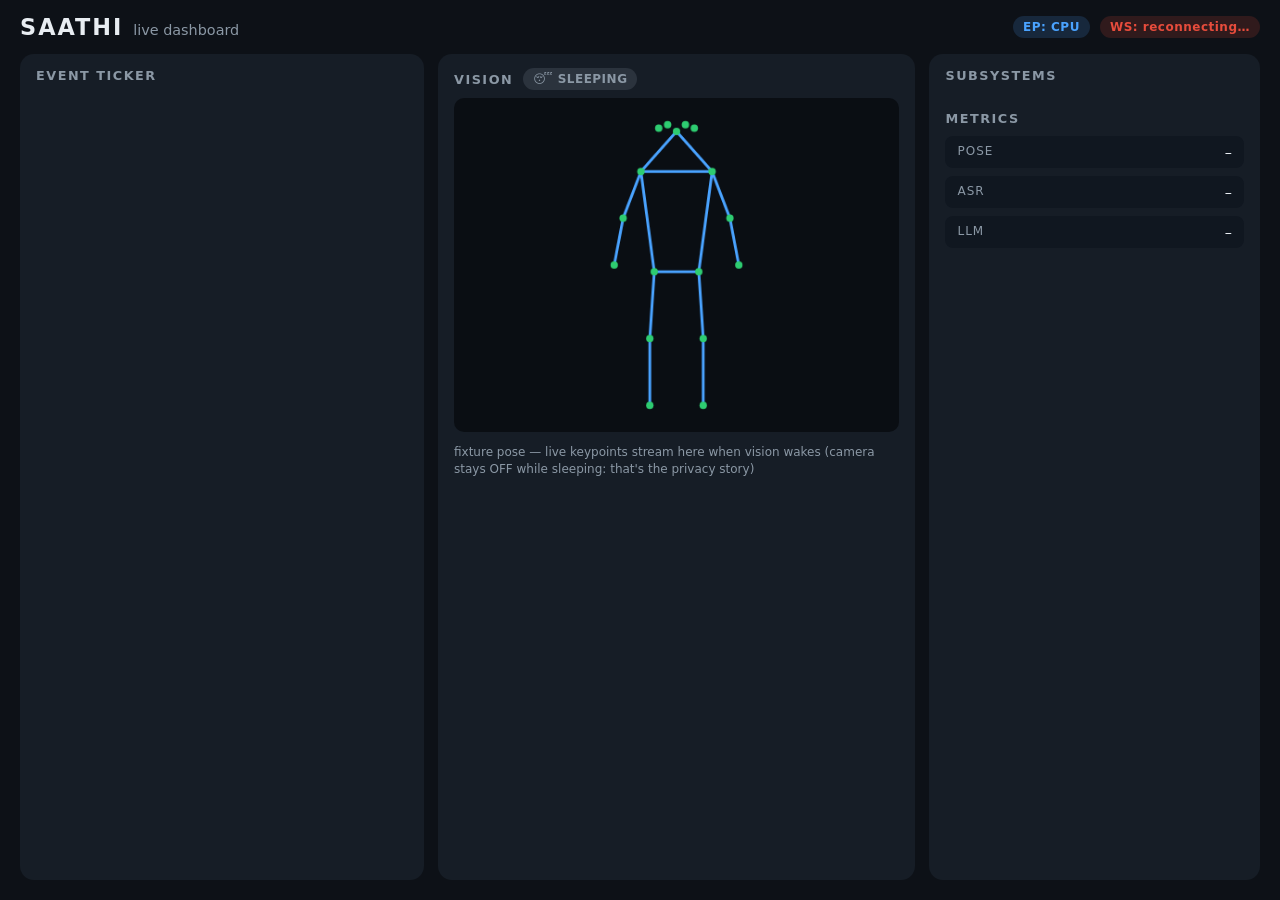
==== hub/static/dash/index.html @ 0d3db768 "hub faces: REST/WS API, demo lane, notify + PWA/dashboard + tests" ====
<!DOCTYPE html>
<html lang="en">
<head>
  <meta charset="utf-8">
  <meta name="viewport" content="width=device-width, initial-scale=1">
  <title>SAATHI — Dashboard</title>
  <link rel="stylesheet" href="style.css">
</head>
<body>
  <div id="offline-banner" class="offline-banner hidden">
    ⚡ OFFLINE — every AI decision on this screen is running locally on this machine
  </div>

  <header class="head">
    <h1>SAATHI <span class="sub">live dashboard</span></h1>
    <div class="head-right">
      <span id="ep-badge" class="chip chip-ep">EP: CPU</span>
      <span id="ws-state" class="chip chip-down">WS: connecting…</span>
    </div>
  </header>

  <main class="grid">
    <!-- (a) event ticker -->
    <section class="panel panel-ticker">
      <h2>Event ticker</h2>
      <ul id="ticker" class="ticker"></ul>
    </section>

    <!-- (b) skeleton canvas + camera state -->
    <section class="panel panel-skel">
      <div class="skel-head">
        <h2>Vision</h2>
        <span id="camera-badge" class="chip chip-sleep">😴 SLEEPING</span>
        <span id="pose-fps" class="metric-inline"></span>
      </div>
      <canvas id="skeleton" width="480" height="360"></canvas>
      <p id="skel-caption" class="caption">
        fixture pose — live keypoints stream here when vision wakes (camera stays
        OFF while sleeping: that's the privacy story)
      </p>
    </section>

    <!-- (c) health strip + (d) metrics -->
    <aside class="panel panel-side">
      <h2>Subsystems</h2>
      <div id="health-strip" class="health-strip"></div>
      <h2>Metrics</h2>
      <div class="metrics">
        <div class="metric"><span class="metric-label">pose</span><span id="m-pose">–</span></div>
        <div class="metric"><span class="metric-label">asr</span><span id="m-asr">–</span></div>
        <div class="metric"><span class="metric-label">llm</span><span id="m-llm">–</span></div>
      </div>
    </aside>
  </main>

  <!-- §26 demo panel — hidden until 'D' is pressed; everything it fires is SYNTHETIC -->
  <div id="demo-panel" class="demo-panel hidden">
    <span class="badge-synth">SYNTHETIC</span>
    <button data-scenario="gas">Gas leak</button>
    <button data-scenario="fall">Fall</button>
    <button data-scenario="help">Help call</button>
  </div>

  <script src="skeleton.js"></script>
  <script src="dash.js"></script>
</body>
</html>
---- hub/static/dash/style.css ----
/* SAATHI dashboard — landscape, judge-facing, dark. */
:root {
  --bg: #0d1117;
  --panel: #161d26;
  --text: #e8edf2;
  --muted: #8b98a5;
  --ok: #2ecc71;
  --warn: #f5a623;
  --bad: #e74c3c;
  --accent: #4aa3ff;
}
* { box-sizing: border-box; margin: 0; padding: 0; }
body {
  font-family: system-ui, -apple-system, "Segoe UI", Roboto, sans-serif;
  background: var(--bg);
  color: var(--text);
  min-height: 100vh;
  display: flex;
  flex-direction: column;
}
.hidden { display: none !important; }

.offline-banner {
  background: var(--warn);
  color: #201500;
  font-weight: 700;
  text-align: center;
  padding: 8px;
}

.head {
  display: flex;
  justify-content: space-between;
  align-items: center;
  padding: 14px 20px;
}
.head h1 { font-size: 1.4rem; letter-spacing: 2px; }
.head .sub { color: var(--muted); font-size: 0.9rem; font-weight: 400; letter-spacing: 0; }
.head-right { display: flex; gap: 10px; }

.grid {
  flex: 1;
  display: grid;
  grid-template-columns: 1.1fr 1.3fr 0.9fr;
  gap: 14px;
  padding: 0 20px 20px;
}
@media (max-width: 900px) { .grid { grid-template-columns: 1fr; } }

.panel {
  background: var(--panel);
  border-radius: 14px;
  padding: 14px 16px;
  overflow: hidden;
}
.panel h2 {
  font-size: 0.8rem;
  text-transform: uppercase;
  letter-spacing: 1.5px;
  color: var(--muted);
  margin-bottom: 10px;
}

/* chips */
.chip {
  display: inline-block;
  font-size: 0.75rem;
  font-weight: 700;
  padding: 4px 10px;
  border-radius: 999px;
  letter-spacing: 0.5px;
}
.chip-up    { background: rgba(46, 204, 113, 0.16); color: var(--ok); }
.chip-warn  { background: rgba(245, 166, 35, 0.18); color: var(--warn); }
.chip-down  { background: rgba(231, 76, 60, 0.16); color: var(--bad); }
.chip-sleep { background: rgba(139, 152, 165, 0.18); color: var(--muted); }
.chip-ep    { background: rgba(74, 163, 255, 0.16); color: var(--accent); }

/* ticker */
.ticker { list-style: none; display: flex; flex-direction: column; gap: 6px; }
.tick {
  display: flex; gap: 10px; align-items: baseline;
  font-size: 0.85rem;
  font-family: ui-monospace, "Cascadia Mono", Consolas, monospace;
  border-left: 3px solid var(--muted);
  padding-left: 8px;
}
.tick time { color: var(--muted); font-size: 0.72rem; white-space: nowrap; }
.tick-info { border-left-color: #3a4654; }
.tick-warn { border-left-color: var(--warn); }
.tick-warn span { color: var(--warn); }
.tick-crit { border-left-color: var(--bad); }
.tick-crit span { color: var(--bad); font-weight: 700; }

/* skeleton panel */
.skel-head { display: flex; align-items: center; gap: 10px; margin-bottom: 8px; }
.skel-head h2 { margin-bottom: 0; }
#skeleton {
  width: 100%;
  background: #0a0e13;
  border-radius: 10px;
  aspect-ratio: 4 / 3;
}
.caption { color: var(--muted); font-size: 0.75rem; margin-top: 8px; line-height: 1.4; }
.metric-inline { color: var(--accent); font-size: 0.8rem; }

/* side panel */
.health-strip { display: flex; flex-wrap: wrap; gap: 8px; margin-bottom: 18px; }
.metrics { display: flex; flex-direction: column; gap: 8px; }
.metric {
  display: flex; justify-content: space-between;
  background: #101720;
  padding: 8px 12px;
  border-radius: 8px;
  font-size: 0.9rem;
}
.metric-label { color: var(--muted); text-transform: uppercase; font-size: 0.75rem; letter-spacing: 1px; }

/* demo panel (§26) */
.demo-panel {
  position: fixed;
  bottom: 16px; right: 16px;
  background: var(--panel);
  border: 1px dashed var(--warn);
  border-radius: 12px;
  padding: 12px;
  display: flex; gap: 8px; align-items: center;
  z-index: 40;
}
.badge-synth {
  font-size: 0.68rem; font-weight: 800;
  color: var(--warn);
  border: 1px solid var(--warn);
  padding: 2px 7px; border-radius: 6px;
}
.demo-panel button {
  background: #22303f;
  color: var(--text);
  border: 0; border-radius: 8px;
  padding: 8px 12px;
  font-weight: 600;
  cursor: pointer;
}
.demo-panel button:hover { background: #2c3d50; }
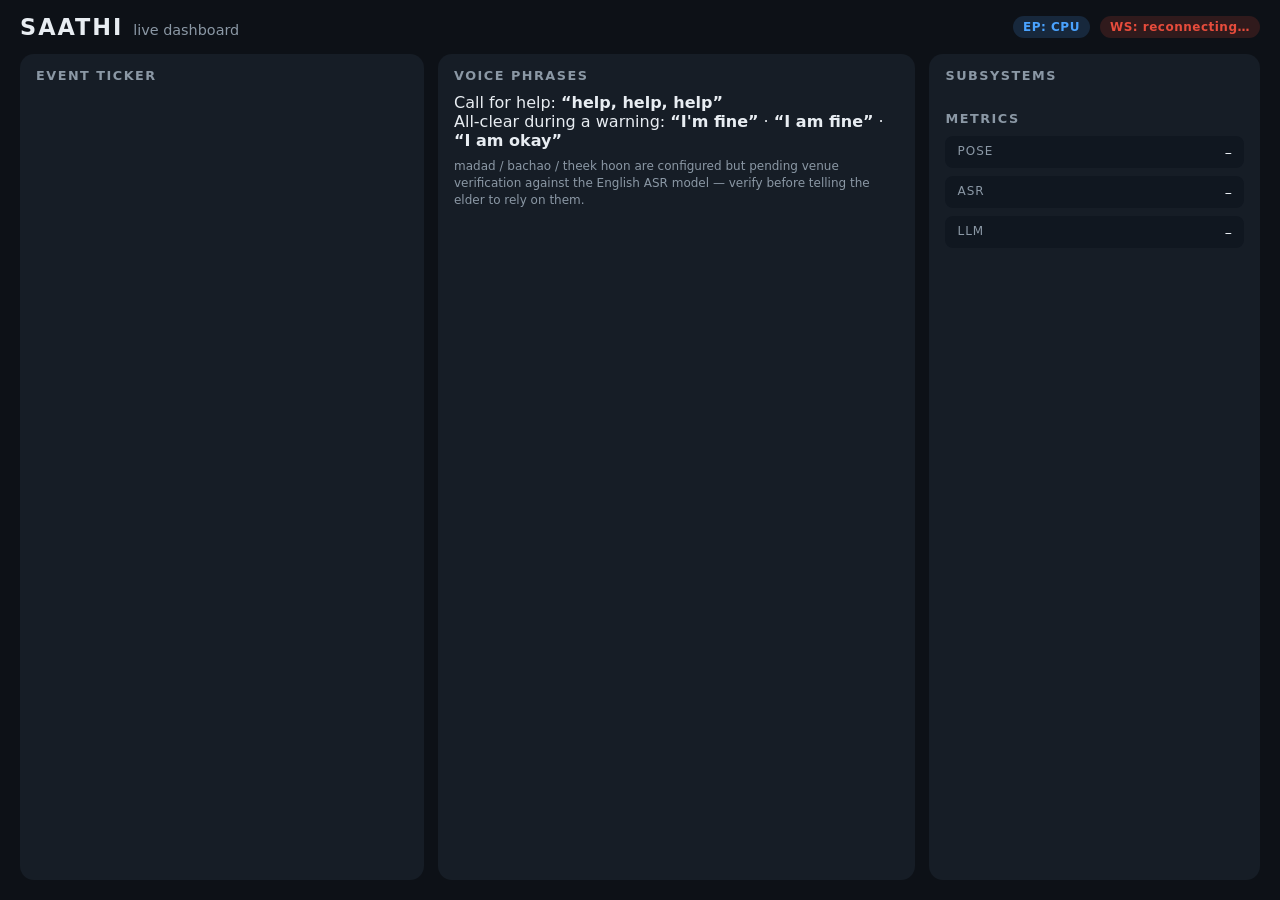
==== commit ae988aec: "hub: cloud health earned-not-claimed + ASR 0.8s chunk overlap + dash demo polish (182 tests)" ====
--- a/hub/static/dash/index.html
+++ b/hub/static/dash/index.html
@@ -26,8 +26,20 @@
       <ul id="ticker" class="ticker"></ul>
     </section>
 
-    <!-- (b) skeleton canvas + camera state -->
-    <section class="panel panel-skel">
+    <!-- voice phrase card (Divya 2026-07-19): list ONLY phrases verified to
+         match this build's EN whisper — unverified Hindi misleads the elder -->
+    <section class="panel">
+      <h2>Voice phrases</h2>
+      <p>Call for help: <strong>“help, help, help”</strong></p>
+      <p>All-clear during a warning: <strong>“I'm fine”</strong> · <strong>“I am fine”</strong> · <strong>“I am okay”</strong></p>
+      <p class="caption">madad / bachao / theek hoon are configured but pending
+      venue verification against the English ASR model — verify before telling
+      the elder to rely on them.</p>
+    </section>
+
+    <!-- (b) skeleton canvas + camera state — vision is STRETCH-ONLY and not
+         integrated (health: down); hidden so judges don't read it as broken -->
+    <section class="panel panel-skel" hidden>
       <div class="skel-head">
         <h2>Vision</h2>
         <span id="camera-badge" class="chip chip-sleep">😴 SLEEPING</span>
@@ -46,7 +58,7 @@
       <div id="health-strip" class="health-strip"></div>
       <h2>Metrics</h2>
       <div class="metrics">
-        <div class="metric"><span class="metric-label">pose</span><span id="m-pose">–</span></div>
+        <div class="metric" hidden><span class="metric-label">pose</span><span id="m-pose">–</span></div>
         <div class="metric"><span class="metric-label">asr</span><span id="m-asr">–</span></div>
         <div class="metric"><span class="metric-label">llm</span><span id="m-llm">–</span></div>
       </div>
